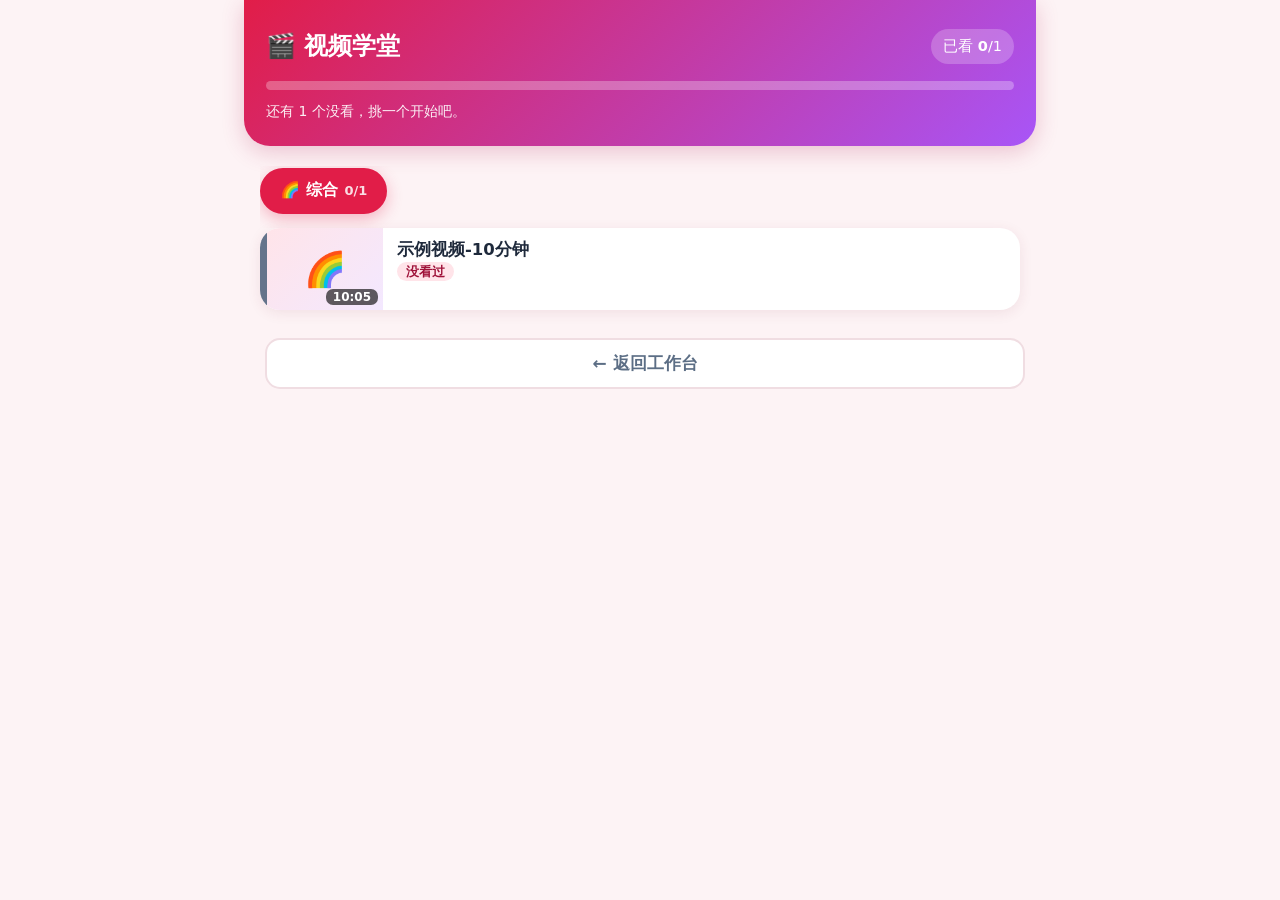
==== modules/video-1/index.html @ cb4eb8eb "feat(video): 新增「视频学堂」模块 —— 按学科看学习视频 视频与页面文件本质不同，三条硬约束决定了实现方式： 内嵌不可行（拼音那套 base64 只适合 384KB 音频）、不能用外部 " ====
<!DOCTYPE html>
<html lang="zh-CN">
<head>
<meta charset="utf-8">
<meta name="viewport" content="width=device-width,initial-scale=1,viewport-fit=cover">
<meta name="theme-color" content="#e11d48">
<title>视频学堂</title>
<!--
  ==========================================================================
  视频学堂 —— 按学科分类的学习视频库
  --------------------------------------------------------------------------
  ★ 视频清单不是写在这里的，而是由脚本生成：modules/video-1/videos.js
      放视频：videos/<学科>/xxx.mp4
      生成清单：python _build/build_video_index.py
      （deploy_videos.py 会自动调用生成 + 上传）
  ★ 为什么清单要预生成：纯静态页面列不了目录 —— file:// 下没有目录 API，
      nginx 不开 autoindex 也拿不到文件列表。
  ★ 注意这里**刻意不加 data-back="1"**：SDK 的 finish() 在带 back 标记时
      会在 1.2 秒后自动跳回工作台，而"看完第 1 个视频"不该把人弹走。
      返回入口由本页自己做（列表页头顶 + 播放层左上角）。
  ==========================================================================
-->
<style>
  :root{
    --bg:#fdf3f5;--card:#fff;--ink:#1e293b;--ink2:#5c6e85;--ink3:#8fa0b6;
    --brand:#e11d48;--brand-d:#9f1239;--brand-l:#ffe4e9;--brand-xl:#fff5f7;
    --grass:#10b981;--grass-l:#d1fae5;--amber:#f59e0b;--amber-l:#fef3c7;
    --coral:#ef4444;--line:#f0dde2;--r:20px;--sh:0 3px 14px rgba(120,35,60,.09);
  }
  *{box-sizing:border-box}
  body{
    margin:0;background:var(--bg);color:var(--ink);
    font-family:"PingFang SC","Microsoft YaHei",system-ui,sans-serif;
    font-size:17px;line-height:1.7;padding:0 16px 110px;
    -webkit-font-smoothing:antialiased;
  }
  .wrap{max-width:760px;margin:0 auto}
  header{
    background:linear-gradient(135deg,#e11d48,#a855f7);color:#fff;
    margin:0 -16px 20px;padding:26px 22px 22px;border-radius:0 0 26px 26px;
    box-shadow:0 6px 22px rgba(180,40,90,.24);
  }
  .hd{display:flex;align-items:center;justify-content:space-between;gap:12px}
  header h1{margin:0;font-size:24px}
  .score{font-size:14.5px;background:rgba(255,255,255,.22);padding:5px 12px;border-radius:999px;white-space:nowrap}
  .bar{height:9px;background:rgba(255,255,255,.28);border-radius:5px;margin-top:14px;overflow:hidden}
  .bar i{display:block;height:100%;background:#fff;border-radius:5px;width:0;transition:width .45s}
  .sub{margin:10px 0 0;font-size:14px;opacity:.93}

  /* ---------- 学科分类 ---------- */
  .tabs{display:flex;gap:9px;overflow-x:auto;padding:2px 0 14px;-webkit-overflow-scrolling:touch;scrollbar-width:none}
  .tabs::-webkit-scrollbar{display:none}
  .tab{
    flex:0 0 auto;min-height:46px;padding:0 18px;border-radius:999px;border:2px solid var(--line);
    background:#fff;color:var(--ink2);font-size:16px;font-weight:700;font-family:inherit;
    cursor:pointer;transition:.18s;display:flex;align-items:center;gap:7px;white-space:nowrap;
  }
  .tab .n{font-size:13px;opacity:.7;font-weight:600}
  .tab.on{background:var(--brand);border-color:var(--brand);color:#fff;box-shadow:0 5px 16px rgba(225,29,72,.3)}
  .tab.on .n{opacity:.85}

  /* ---------- 视频卡片 ---------- */
  .list{display:grid;gap:13px}
  .vcard{
    display:flex;align-items:stretch;gap:0;background:var(--card);border-radius:var(--r);
    box-shadow:var(--sh);overflow:hidden;cursor:pointer;border:0;padding:0;text-align:left;
    font-family:inherit;color:inherit;transition:.18s;
  }
  .vcard:active{transform:scale(.993)}
  .vcard .edge{width:7px;flex:0 0 7px;background:var(--brand)}
  .vcard .thumb{
    flex:0 0 116px;height:82px;background:linear-gradient(135deg,#ffe4e9,#f3e8ff);
    display:flex;align-items:center;justify-content:center;font-size:34px;position:relative;
  }
  .vcard .thumb .dur{
    position:absolute;right:5px;bottom:5px;background:rgba(0,0,0,.62);color:#fff;
    font-size:12px;padding:1px 7px;border-radius:7px;font-weight:600;
  }
  .vcard .body{padding:11px 14px;flex:1;min-width:0}
  .vcard .t{font-size:16.5px;font-weight:700;margin:0 0 3px;display:flex;align-items:center;gap:7px}
  .vcard .t span.clip{overflow:hidden;text-overflow:ellipsis;white-space:nowrap}
  .vcard .d{font-size:13.5px;color:var(--ink3);margin:0;overflow:hidden;text-overflow:ellipsis;display:-webkit-box;-webkit-line-clamp:2;-webkit-box-orient:vertical}
  .vcard .st{font-size:12.5px;font-weight:700;padding:2px 9px;border-radius:999px;white-space:nowrap}
  .st.done{background:var(--grass-l);color:#047857}
  .st.todo{background:var(--brand-l);color:var(--brand-d)}
  .st.bad{background:#fee2e2;color:#b91c1c}
  .vcard.watched .thumb::after{
    content:'✓';position:absolute;left:6px;top:5px;width:23px;height:23px;border-radius:50%;
    background:var(--grass);color:#fff;font-size:14px;display:flex;align-items:center;justify-content:center;font-weight:800;
  }
  .resume{
    display:inline-block;font-size:12px;color:var(--brand-d);background:var(--brand-l);
    border-radius:7px;padding:1px 7px;margin-top:6px;font-weight:600;
  }

  .empty{background:var(--card);border-radius:var(--r);box-shadow:var(--sh);padding:30px 22px;text-align:center}
  .empty .big{font-size:46px;margin-bottom:8px}
  .empty h3{margin:0 0 8px;font-size:19px}
  .empty p{margin:0 0 8px;color:var(--ink2);font-size:15px}
  .empty code{background:#f1f5f9;padding:2px 7px;border-radius:6px;font-size:13.5px;color:#334155}
  .btn{
    min-height:50px;padding:12px 24px;border-radius:15px;border:0;cursor:pointer;
    font-size:17px;font-weight:700;font-family:inherit;background:var(--brand);color:#fff;
    box-shadow:0 6px 18px rgba(225,29,72,.3);margin:6px 5px 0;
  }
  .btn.ghost{background:#fff;color:var(--ink2);border:2px solid var(--line);box-shadow:none}

  /* ---------- 播放层 ---------- */
  .player{
    position:fixed;inset:0;background:#0b1020;z-index:60;display:flex;flex-direction:column;
    padding:calc(env(safe-area-inset-top,0px) + 10px) 12px calc(env(safe-area-inset-bottom,0px) + 14px);
  }
  .player.hide{display:none}
  .pbar{display:flex;align-items:center;gap:12px;margin-bottom:10px;color:#fff}
  .pbar button{
    background:rgba(255,255,255,.14);color:#fff;border:0;border-radius:12px;
    min-height:42px;padding:0 15px;font-size:15.5px;font-weight:700;font-family:inherit;cursor:pointer;
  }
  .pbar .pt{font-size:15.5px;font-weight:700;overflow:hidden;text-overflow:ellipsis;white-space:nowrap;flex:1;min-width:0}
  video{width:100%;max-height:64vh;background:#000;border-radius:14px;display:block}
  .pwrap{max-width:900px;margin:0 auto;width:100%}
  .pinfo{margin-top:12px;color:#cbd5e1;font-size:14.5px;line-height:1.9}
  .ptip{
    margin-top:12px;background:rgba(239,68,68,.16);border:1px solid rgba(239,68,68,.5);
    color:#fecaca;border-radius:12px;padding:12px 14px;font-size:14.5px;display:none;line-height:1.85;
  }
  .ptip.on{display:block}
  .ptip b{color:#fff}
  .ptip .acts{margin-top:9px}
  .ptip button{
    background:rgba(255,255,255,.15);color:#fff;border:0;border-radius:10px;
    min-height:40px;padding:0 14px;font-size:14.5px;font-weight:700;font-family:inherit;cursor:pointer;margin-right:8px;
  }
  .pbuf{margin-top:10px;color:#94a3b8;font-size:14px;display:none}
  .pbuf.on{display:block}
  .pwrap .done-tag{
    display:none;margin-top:12px;background:rgba(16,185,129,.16);border:1px solid rgba(16,185,129,.5);
    color:#a7f3d0;border-radius:12px;padding:11px 14px;font-size:15px;font-weight:700;
  }
  .pwrap .done-tag.on{display:block}
  .hide{display:none !important}
</style>
</head>
<body>
<div class="wrap">
  <header>
    <div class="hd">
      <h1>🎬 视频学堂</h1>
      <span class="score">已看 <b id="seenCnt">0</b>/<span id="allCnt">0</span></span>
    </div>
    <div class="bar"><i id="bar"></i></div>
    <p class="sub" id="subline">按学科挑一个，看完就自动算学会啦。</p>
  </header>

  <div class="tabs" id="tabs"></div>
  <div class="list" id="list"></div>

  <div class="empty hide" id="empty">
    <div class="big">🎬</div>
    <h3>这里还没有视频</h3>
    <p id="emptyMsg">请家长把视频放进 <code>videos/&lt;学科&gt;/</code>，然后重新生成清单并上传。</p>
    <button class="btn ghost" id="emptyBack">← 返回工作台</button>
  </div>

  <div class="list" style="margin-top:22px">
    <button class="btn ghost" id="backHome" style="width:100%">← 返回工作台</button>
  </div>
</div>

<!-- ------------------------------ 播放层 ------------------------------ -->
<div class="player hide" id="player">
  <div class="pwrap">
    <div class="pbar">
      <button id="pBack">← 返回列表</button>
      <span class="pt" id="pTitle"></span>
    </div>
    <video id="vid" controls playsinline preload="metadata" controlslist="nodownload"></video>
    <div class="pbuf" id="pbuf">正在加载视频…如果一直停在这里，多半是没连上家里的网，或者视频还没上传到服务器。</div>
    <div class="ptip" id="ptip"></div>
    <div class="done-tag" id="pdone">🎉 这个视频看完啦，已经记上了</div>
    <div class="pinfo" id="pinfo"></div>
  </div>
</div>

<!-- ★ 接入工作台：data-module-id 必须与 catalog.js 一致
     ★ 刻意不写 data-back="1"（见文件头说明） -->
<script src="../../assets/xyb-sdk.js" data-module-id="video-1"></script>
<!-- ★ 视频清单：由 _build/build_video_index.py 生成 -->
<script src="./videos.js"></script>
<script>
(function () {
  'use strict';

  var DATA = window.XYB_VIDEOS || { subjects: [], total: 0, totalSeconds: 0 };
  var $ = function (id) { return document.getElementById(id); };
  var esc = function (s) {
    return String(s == null ? '' : s).replace(/[&<>"']/g, function (c) {
      return ({ '&': '&amp;', '<': '&lt;', '>': '&gt;', '"': '&quot;', "'": '&#39;' })[c];
    });
  };
  /* 看完多少算学会：90%（片尾字幕不算） */
  var DONE_RATIO = 0.9;
  /* 播放位置记忆的最短秒数：太短不值得记，下次还是从头看 */
  var RESUME_MIN = 15;

  /* ---------------- 本地记录（模块页自己用，跟着设备走） ---------------- */
  var K_DONE = 'xyb.video.done.v1';
  var K_POS = 'xyb.video.pos.v1';

  function readMap(k) {
    try { return JSON.parse(localStorage.getItem(k) || '{}') || {}; } catch (e) { return {}; }
  }
  function writeMap(k, m) {
    try { localStorage.setItem(k, JSON.stringify(m)); } catch (e) {}
  }
  var doneMap = readMap(K_DONE);
  var posMap = readMap(K_POS);

  /* 扁平化：所有视频 + 反查 */
  var all = [];
  (DATA.subjects || []).forEach(function (g) {
    (g.items || []).forEach(function (it) {
      all.push({ g: g, it: it });
    });
  });

  function fmtDur(sec) {
    sec = Math.max(0, Math.round(sec || 0));
    var m = Math.floor(sec / 60), s = sec % 60;
    return m + ':' + (s < 10 ? '0' : '') + s;
  }
  function doneCount() {
    var n = 0;
    all.forEach(function (x) { if (doneMap[x.it.id]) n++; });
    return n;
  }

  /* ---------------- 上报：完成度进工作台，全部看完才算"学完" ---------------- */
  function reportProgress() {
    if (!window.XYB || !XYB.progress) return;
    XYB.progress(doneCount(), all.length);
  }
  function markDone(item) {
    if (!doneMap[item.id]) {
      doneMap[item.id] = Date.now();
      writeMap(K_DONE, doneMap);
      reportProgress();
      /* ★ 只有**全部**视频都看完，才算这个内容学完（加星、计入家长端） */
      if (all.length && doneCount() >= all.length && window.XYB && XYB.finish) {
        XYB.finish({ stars: 3, title: '视频学堂' });
      }
    }
    paintHeader();
  }

  /* ---------------- 顶部进度 ---------------- */
  function paintHeader() {
    $('seenCnt').textContent = doneCount();
    $('allCnt').textContent = all.length;
    var pct = all.length ? (doneCount() / all.length * 100) : 0;
    $('bar').style.width = pct + '%';
    if (all.length) {
      var left = all.length - doneCount();
      $('subline').textContent = left > 0
        ? '还有 ' + left + ' 个没看，挑一个开始吧。'
        : '全部看完啦，真棒！🎉';
    }
  }

  /* ---------------- 学科 Tab ---------------- */
  var cur = 0;
  function paintTabs() {
    var box = $('tabs');
    if (!(DATA.subjects || []).length) { box.innerHTML = ''; return; }
    box.innerHTML = DATA.subjects.map(function (g, i) {
      var n = (g.items || []).length;
      var seen = (g.items || []).filter(function (it) { return doneMap[it.id]; }).length;
      return '<button class="tab' + (i === cur ? ' on' : '') + '" data-i="' + i + '">' +
        esc(g.emoji) + ' ' + esc(g.name) +
        '<span class="n">' + seen + '/' + n + '</span></button>';
    }).join('');
  }

  /* ---------------- 视频列表 ---------------- */
  function paintList() {
    var box = $('list');
    var g = (DATA.subjects || [])[cur];
    if (!g) { box.innerHTML = ''; return; }
    box.innerHTML = (g.items || []).map(function (it, i) {
      var done = !!doneMap[it.id];
      var pos = posMap[it.id] || 0;
      var resumable = !done && pos >= RESUME_MIN;
      var st = !it.ok
        ? '<span class="st bad">格式可能不支持</span>'
        : (done ? '<span class="st done">✓ 看过了</span>' : '<span class="st todo">没看过</span>');
      return '<button class="vcard' + (done ? ' watched' : '') + '" data-i="' + i + '">' +
        '<span class="edge" style="background:' + esc(g.color || '#e11d48') + '"></span>' +
        '<span class="thumb">' + esc(g.emoji || '🎬') +
          '<span class="dur">' + fmtDur(it.sec) + '</span></span>' +
        '<span class="body">' +
          '<span class="t"><span class="clip">' + esc(it.title) + '</span></span>' +
          (it.desc ? '<p class="d">' + esc(it.desc) + '</p>' : '') +
          st +
          (resumable ? '<br><span class="resume">上次看到 ' + fmtDur(pos) + '，接着看</span>' : '') +
        '</span></button>';
    }).join('');
  }

  function paintAll() { paintHeader(); paintTabs(); paintList(); }

  /* ---------------- 播放 ---------------- */
  var vid = $('vid'), curItem = null, lastSave = 0;

  function showTip(html) {
    var el = $('ptip');
    el.innerHTML = html;
    el.className = 'ptip on';
  }
  function clearTip() { var el = $('ptip'); el.className = 'ptip'; el.innerHTML = ''; }

  /* 把"播放失败"翻成能照着做的一句话 —— 视频这边的静默失败同样很坑 */
  function explain(err) {
    var code = err ? err.code : 0;
    if (code === 4) {
      return '<b>这个视频的格式，这台设备放不了。</b><br>' +
        '多半是编码问题：iPad 只稳吃 <b>H.264 + AAC</b> 的 mp4。<br>' +
        '请家长用电脑转一下格式再放进来（详见 docs/运维手册.md 的视频一节）。';
    }
    if (code === 2) {
      return '<b>读不到视频文件。</b><br>' +
        '可能原因：① 没连上家里的网；② 视频还没上传到服务器；③ 清单里的路径和实际文件对不上。<br>' +
        '家长可以跑一次 <b>deploy_videos.py</b> 重新上传。';
    }
    if (code === 3) {
      return '<b>视频文件像是损坏了。</b><br>换一个文件试试，或者让家长重新拷一份。';
    }
    return '<b>播放被中断了。</b><br>点下面"重新加载"再试一次。';
  }

  function openVideo(item) {
    curItem = item;
    clearTip();
    $('pdone').className = 'done-tag';
    $('pTitle').textContent = item.title;
    $('pinfo').innerHTML = '时长 ' + fmtDur(item.sec) +
      (item.size ? ' · ' + (item.size / 1048576).toFixed(1) + ' MB' : '') +
      ' · 看完 ' + Math.round(DONE_RATIO * 100) + '% 就算学会';
    $('player').className = 'player';
    /* 续播：上次看到一半就接着放（太短就不记，避免"刚点开就退出"被记成进度） */
    var pos = posMap[item.id] || 0;
    if (pos >= RESUME_MIN && pos < item.sec * DONE_RATIO) {
      try { vid.currentTime = pos; } catch (e) {}
    }
    vid.src = item.file;
    /* 加载看门狗：3 秒还没拿到元数据就提示，避免"转圈转到底" */
    $('pbuf').className = 'pbuf on';
    var t0 = Date.now();
    var watchdog = setInterval(function () {
      if (vid.readyState >= 1) { clearInterval(watchdog); $('pbuf').className = 'pbuf'; return; }
      if (Date.now() - t0 > 6000 && !vid.error) {
        clearInterval(watchdog);
        $('pbuf').className = 'pbuf';
        if (vid.readyState < 1) {
          showTip('<b>视频一直加载不出来。</b><br>' +
            '如果正在用家里的 Wi-Fi，可以让家长确认视频已经上传；' +
            '如果是在外面，局域网地址可能是打不开的。<br>' +
            '<span class="acts"><button data-retry="1">重新加载</button></span>');
        }
      }
    }, 500);
    setTimeout(function () { try { vid.play(); } catch (e) {} }, 80);
  }

  function closeVideo() {
    try { vid.pause(); } catch (e) {}
    /* 关掉时把位置记下来，下次接着看 */
    if (curItem && vid.currentTime >= RESUME_MIN) {
      posMap[curItem.id] = Math.floor(vid.currentTime);
      writeMap(K_POS, posMap);
    }
    vid.removeAttribute('src');
    try { vid.load(); } catch (e) {}
    $('player').className = 'player hide';
    $('pbuf').className = 'pbuf';
    curItem = null;
    paintAll();
  }

  vid.addEventListener('timeupdate', function () {
    if (!curItem || !vid.duration) return;
    var ratio = vid.currentTime / vid.duration;
    if (ratio >= DONE_RATIO) {
      /* 注意：curItem 就是清单里的那个视频对象本身（不是 {g, it} 包装），
         写成 curItem.it 会抛 TypeError —— 表现为"看完也不记进度"的静默失败。 */
      markDone(curItem);
      var tg = $('pdone');
      /* 用 classList.contains 判断，不要用 className.indexOf('on') ——
         'done-tag' 本身就含 "on"（d-on-e-tag），会被误判成"已经亮过"。 */
      if (!tg.classList.contains('on')) {
        tg.className = 'done-tag on';
        if (doneCount() >= all.length && all.length) {
          tg.textContent = '🎉 全部视频都看完啦！这个内容已经算学会';
        }
      }
    }
    /* 每 5 秒存一次位置，避免频繁写 localStorage */
    var now = Date.now();
    if (now - lastSave > 5000) {
      lastSave = now;
      posMap[curItem.id] = Math.floor(vid.currentTime);
      writeMap(K_POS, posMap);
    }
  });

  vid.addEventListener('error', function () {
    $('pbuf').className = 'pbuf';
    showTip(explain(vid.error) +
      '<span class="acts"><button data-retry="1">重新加载</button>' +
      '<button data-close="1">回到列表</button></span>');
  });

  /* ---------------- 事件绑定 ---------------- */
  $('tabs').addEventListener('click', function (e) {
    var b = e.target.closest ? e.target.closest('.tab') : null;
    if (!b) return;
    cur = parseInt(b.getAttribute('data-i'), 10) || 0;
    paintAll();
  });

  $('list').addEventListener('click', function (e) {
    var b = e.target.closest ? e.target.closest('.vcard') : null;
    if (!b) return;
    var g = DATA.subjects[cur];
    var it = g && (g.items || [])[parseInt(b.getAttribute('data-i'), 10)];
    if (it) openVideo(it);
  });

  $('pBack').addEventListener('click', closeVideo);

  $('ptip').addEventListener('click', function (e) {
    var t = e.target;
    if (t.getAttribute && t.getAttribute('data-retry')) {
      clearTip();
      if (curItem) openVideo(curItem);
      return;
    }
    if (t.getAttribute && t.getAttribute('data-close')) closeVideo();
  });

  function goHome() {
    if (window.XYB && XYB.exit) XYB.exit();
    else location.href = '../../index.html';
  }
  $('backHome').addEventListener('click', goHome);
  $('emptyBack').addEventListener('click', goHome);

  /* 浏览器后退键：播放中先关播放层，而不是直接离开页面 */
  window.addEventListener('popstate', function () {
    if (curItem) { closeVideo(); history.pushState(null, '', location.href); }
  });
  try { history.pushState(null, '', location.href); } catch (e) {}

  /* ---------------- 启动 ---------------- */
  if (!all.length) {
    $('tabs').className = 'hide';
    $('list').className = 'hide';
    $('empty').className = 'empty';
    $('emptyMsg').innerHTML = '请家长把视频放进 <code>videos/&lt;学科&gt;/</code> 目录，' +
      '然后跑一次 <code>python _build/build_video_index.py</code> 生成清单、' +
      '再跑 <code>python _build/deploy_videos.py</code> 上传。';
  } else {
    paintAll();
    reportProgress();
  }
})();
</script>
</body>
</html>
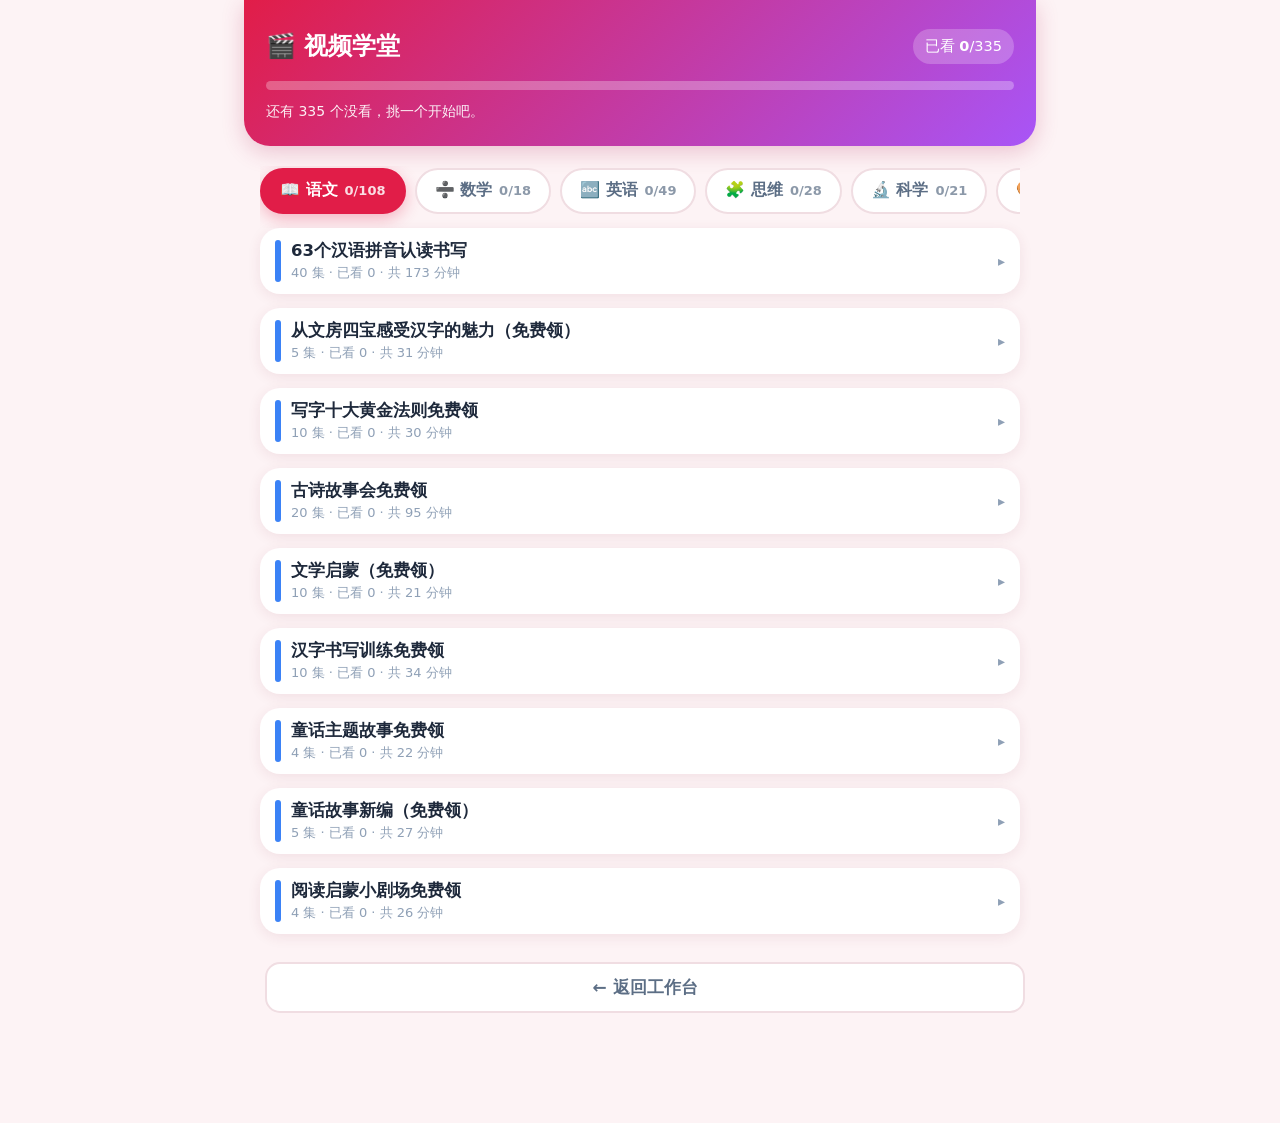
==== commit 318d81bb: "feat(video): 视频库支持两级分类（学科→系列→集），视频改存部署机 D 盘 导入「斑马主题课」34 个系列共 334 个视频（7.2 GB）并按学科归类。 视频不放部署机的 C 盘（C 盘" ====
--- a/modules/video-1/index.html
+++ b/modules/video-1/index.html
@@ -7,17 +7,17 @@
 <title>视频学堂</title>
 <!--
   ==========================================================================
-  视频学堂 —— 按学科分类的学习视频库
+  视频学堂 —— 按学科分类的学习视频库（学科 → 系列 → 集）
   --------------------------------------------------------------------------
-  ★ 视频清单不是写在这里的，而是由脚本生成：modules/video-1/videos.js
-      放视频：videos/<学科>/xxx.mp4
-      生成清单：python _build/build_video_index.py
-      （deploy_videos.py 会自动调用生成 + 上传）
+  ★ 清单不是写在这里的，而是由脚本生成：modules/video-1/videos.js
+      加视频：python _build/add_video.py "文件" --subject 语文 --upload
+              （或手动放 videos/<学科>/<系列>/NN-集.mp4 再跑 build_video_index.py）
   ★ 为什么清单要预生成：纯静态页面列不了目录 —— file:// 下没有目录 API，
       nginx 不开 autoindex 也拿不到文件列表。
-  ★ 注意这里**刻意不加 data-back="1"**：SDK 的 finish() 在带 back 标记时
-      会在 1.2 秒后自动跳回工作台，而"看完第 1 个视频"不该把人弹走。
-      返回入口由本页自己做（列表页头顶 + 播放层左上角）。
+  ★ 两级结构：一个学科下可能有很多"系列"（语文就有 9 个系列 108 集），
+      平铺成一长条没法用，所以系列默认折叠，点开才展开该系列的集。
+  ★ 刻意不加 data-back="1"：SDK 的 finish() 在带 back 标记时会在 1.2 秒后
+      自动跳回工作台，而"看完第 1 个视频"不该把人弹走。返回入口本页自己做。
   ==========================================================================
 -->
 <style>
@@ -59,39 +59,49 @@
   .tab.on{background:var(--brand);border-color:var(--brand);color:#fff;box-shadow:0 5px 16px rgba(225,29,72,.3)}
   .tab.on .n{opacity:.85}
 
+  /* ---------- 系列（可折叠） ---------- */
+  .list{display:grid;gap:14px}
+  .series{background:var(--card);border-radius:var(--r);box-shadow:var(--sh);overflow:hidden}
+  .shead{
+    display:flex;align-items:center;gap:10px;width:100%;min-height:62px;padding:12px 15px;
+    border:0;background:transparent;font-family:inherit;color:inherit;cursor:pointer;text-align:left;
+  }
+  .shead .edge{width:6px;align-self:stretch;border-radius:4px;flex:0 0 6px}
+  .shead .stx{flex:1;min-width:0}
+  .shead .sname{display:block;font-size:16.5px;font-weight:700;overflow:hidden;text-overflow:ellipsis;white-space:nowrap}
+  .shead .smeta{display:block;font-size:13px;color:var(--ink3);margin-top:2px}
+  .shead .arw{font-size:14px;color:var(--ink3);flex:0 0 auto;transition:transform .18s}
+  .series.open .shead .arw{transform:rotate(90deg)}
+  .sbody{display:none;padding:0 12px 12px}
+  .series.open .sbody{display:grid;gap:10px}
+
   /* ---------- 视频卡片 ---------- */
-  .list{display:grid;gap:13px}
   .vcard{
-    display:flex;align-items:stretch;gap:0;background:var(--card);border-radius:var(--r);
-    box-shadow:var(--sh);overflow:hidden;cursor:pointer;border:0;padding:0;text-align:left;
-    font-family:inherit;color:inherit;transition:.18s;
-  }
-  .vcard:active{transform:scale(.993)}
-  .vcard .edge{width:7px;flex:0 0 7px;background:var(--brand)}
+    display:flex;align-items:stretch;background:#fff;border-radius:15px;
+    border:1.5px solid var(--line);overflow:hidden;cursor:pointer;padding:0;
+    text-align:left;font-family:inherit;color:inherit;transition:.15s;width:100%;
+  }
+  .vcard:active{transform:scale(.994)}
   .vcard .thumb{
-    flex:0 0 116px;height:82px;background:linear-gradient(135deg,#ffe4e9,#f3e8ff);
-    display:flex;align-items:center;justify-content:center;font-size:34px;position:relative;
+    flex:0 0 96px;height:70px;background:linear-gradient(135deg,#ffe4e9,#f3e8ff);
+    display:flex;align-items:center;justify-content:center;font-size:28px;position:relative;
   }
   .vcard .thumb .dur{
-    position:absolute;right:5px;bottom:5px;background:rgba(0,0,0,.62);color:#fff;
-    font-size:12px;padding:1px 7px;border-radius:7px;font-weight:600;
-  }
-  .vcard .body{padding:11px 14px;flex:1;min-width:0}
-  .vcard .t{font-size:16.5px;font-weight:700;margin:0 0 3px;display:flex;align-items:center;gap:7px}
-  .vcard .t span.clip{overflow:hidden;text-overflow:ellipsis;white-space:nowrap}
-  .vcard .d{font-size:13.5px;color:var(--ink3);margin:0;overflow:hidden;text-overflow:ellipsis;display:-webkit-box;-webkit-line-clamp:2;-webkit-box-orient:vertical}
-  .vcard .st{font-size:12.5px;font-weight:700;padding:2px 9px;border-radius:999px;white-space:nowrap}
+    position:absolute;right:4px;bottom:4px;background:rgba(0,0,0,.62);color:#fff;
+    font-size:11.5px;padding:0 6px;border-radius:6px;font-weight:600;
+  }
+  .vcard .body{padding:9px 12px;flex:1;min-width:0;display:flex;flex-direction:column;justify-content:center}
+  .vcard .t{font-size:15.5px;font-weight:700;margin:0;overflow:hidden;text-overflow:ellipsis;white-space:nowrap}
+  .vcard .d{font-size:13px;color:var(--ink3);margin:2px 0 0;overflow:hidden;text-overflow:ellipsis;white-space:nowrap}
+  .vcard .st{font-size:12px;font-weight:700;padding:1px 8px;border-radius:999px;white-space:nowrap;align-self:flex-start;margin-top:3px;display:inline-block}
   .st.done{background:var(--grass-l);color:#047857}
   .st.todo{background:var(--brand-l);color:var(--brand-d)}
   .st.bad{background:#fee2e2;color:#b91c1c}
   .vcard.watched .thumb::after{
-    content:'✓';position:absolute;left:6px;top:5px;width:23px;height:23px;border-radius:50%;
-    background:var(--grass);color:#fff;font-size:14px;display:flex;align-items:center;justify-content:center;font-weight:800;
-  }
-  .resume{
-    display:inline-block;font-size:12px;color:var(--brand-d);background:var(--brand-l);
-    border-radius:7px;padding:1px 7px;margin-top:6px;font-weight:600;
-  }
+    content:'✓';position:absolute;left:5px;top:4px;width:21px;height:21px;border-radius:50%;
+    background:var(--grass);color:#fff;font-size:13px;display:flex;align-items:center;justify-content:center;font-weight:800;
+  }
+  .resume{display:inline-block;font-size:11.5px;color:var(--brand-d);background:var(--brand-l);border-radius:6px;padding:0 6px;margin-top:3px;font-weight:600}
 
   .empty{background:var(--card);border-radius:var(--r);box-shadow:var(--sh);padding:30px 22px;text-align:center}
   .empty .big{font-size:46px;margin-bottom:8px}
@@ -182,8 +192,7 @@
   </div>
 </div>
 
-<!-- ★ 接入工作台：data-module-id 必须与 catalog.js 一致
-     ★ 刻意不写 data-back="1"（见文件头说明） -->
+<!-- ★ 接入工作台：data-module-id 必须与 catalog.js 一致；刻意不写 data-back（见文件头） -->
 <script src="../../assets/xyb-sdk.js" data-module-id="video-1"></script>
 <!-- ★ 视频清单：由 _build/build_video_index.py 生成 -->
 <script src="./videos.js"></script>
@@ -216,11 +225,13 @@
   var doneMap = readMap(K_DONE);
   var posMap = readMap(K_POS);
 
-  /* 扁平化：所有视频 + 反查 */
+  /* 两级结构：学科 → 系列 → 集。这里先摊平，方便算总进度、按 id 反查 */
   var all = [];
   (DATA.subjects || []).forEach(function (g) {
-    (g.items || []).forEach(function (it) {
-      all.push({ g: g, it: it });
+    (g.series || []).forEach(function (s) {
+      (s.items || []).forEach(function (it) {
+        all.push({ g: g, s: s, it: it });
+      });
     });
   });
 
@@ -233,6 +244,9 @@
     var n = 0;
     all.forEach(function (x) { if (doneMap[x.it.id]) n++; });
     return n;
+  }
+  function seriesSeen(s) {
+    return (s.items || []).filter(function (it) { return doneMap[it.id]; }).length;
   }
 
   /* ---------------- 上报：完成度进工作台，全部看完才算"学完" ---------------- */
@@ -255,12 +269,12 @@
 
   /* ---------------- 顶部进度 ---------------- */
   function paintHeader() {
-    $('seenCnt').textContent = doneCount();
+    var d = doneCount();
+    $('seenCnt').textContent = d;
     $('allCnt').textContent = all.length;
-    var pct = all.length ? (doneCount() / all.length * 100) : 0;
-    $('bar').style.width = pct + '%';
+    $('bar').style.width = (all.length ? (d / all.length * 100) : 0) + '%';
     if (all.length) {
-      var left = all.length - doneCount();
+      var left = all.length - d;
       $('subline').textContent = left > 0
         ? '还有 ' + left + ' 个没看，挑一个开始吧。'
         : '全部看完啦，真棒！🎉';
@@ -273,36 +287,58 @@
     var box = $('tabs');
     if (!(DATA.subjects || []).length) { box.innerHTML = ''; return; }
     box.innerHTML = DATA.subjects.map(function (g, i) {
-      var n = (g.items || []).length;
-      var seen = (g.items || []).filter(function (it) { return doneMap[it.id]; }).length;
+      var seen = 0;
+      (g.series || []).forEach(function (s) { seen += seriesSeen(s); });
       return '<button class="tab' + (i === cur ? ' on' : '') + '" data-i="' + i + '">' +
         esc(g.emoji) + ' ' + esc(g.name) +
-        '<span class="n">' + seen + '/' + n + '</span></button>';
+        '<span class="n">' + seen + '/' + (g.count || 0) + '</span></button>';
     }).join('');
   }
 
-  /* ---------------- 视频列表 ---------------- */
+  /* ---------------- 系列 + 集（系列默认折叠，点开才看集） ---------------- */
+  var openSet = {};                       /* 记住展开过哪些系列 */
+
+  function seriesOpen(g, s) {
+    if (!s.name) return true;             /* 直接放在学科下的散装视频：没有系列名，直接展开 */
+    if ((g.series || []).length === 1) return true;
+    return !!openSet[g.name + '|' + s.name];
+  }
+
   function paintList() {
     var box = $('list');
     var g = (DATA.subjects || [])[cur];
     if (!g) { box.innerHTML = ''; return; }
-    box.innerHTML = (g.items || []).map(function (it, i) {
-      var done = !!doneMap[it.id];
-      var pos = posMap[it.id] || 0;
-      var resumable = !done && pos >= RESUME_MIN;
-      var st = !it.ok
-        ? '<span class="st bad">格式可能不支持</span>'
-        : (done ? '<span class="st done">✓ 看过了</span>' : '<span class="st todo">没看过</span>');
-      return '<button class="vcard' + (done ? ' watched' : '') + '" data-i="' + i + '">' +
+    box.innerHTML = (g.series || []).map(function (s, si) {
+      var open = seriesOpen(g, s);
+      var seen = seriesSeen(s);
+      var head = '<button class="shead" data-si="' + si + '">' +
         '<span class="edge" style="background:' + esc(g.color || '#e11d48') + '"></span>' +
-        '<span class="thumb">' + esc(g.emoji || '🎬') +
-          '<span class="dur">' + fmtDur(it.sec) + '</span></span>' +
-        '<span class="body">' +
-          '<span class="t"><span class="clip">' + esc(it.title) + '</span></span>' +
-          (it.desc ? '<p class="d">' + esc(it.desc) + '</p>' : '') +
-          st +
-          (resumable ? '<br><span class="resume">上次看到 ' + fmtDur(pos) + '，接着看</span>' : '') +
-        '</span></button>';
+        '<span class="stx">' +
+          '<span class="sname">' + esc(s.name || (g.emoji + ' ' + g.name + ' · 其他')) + '</span>' +
+          '<span class="smeta">' + (s.count || 0) + ' 集 · 已看 ' + seen +
+            (s.seconds ? ' · 共 ' + Math.round(s.seconds / 60) + ' 分钟' : '') + '</span>' +
+        '</span>' +
+        '<span class="arw">▸</span></button>';
+
+      var body = '<div class="sbody">' + (s.items || []).map(function (it) {
+        var done = !!doneMap[it.id];
+        var pos = posMap[it.id] || 0;
+        var resumable = !done && pos >= RESUME_MIN;
+        var st = !it.ok
+          ? '<span class="st bad">格式可能不支持</span>'
+          : (done ? '<span class="st done">✓ 看过了</span>' : '');
+        return '<button class="vcard' + (done ? ' watched' : '') + '" data-id="' + esc(it.id) + '">' +
+          '<span class="thumb">' + esc(g.emoji || '🎬') +
+            '<span class="dur">' + fmtDur(it.sec) + '</span></span>' +
+          '<span class="body">' +
+            '<span class="t">' + esc(it.title) + '</span>' +
+            (it.desc ? '<p class="d">' + esc(it.desc) + '</p>' : '') +
+            st +
+            (resumable ? '<span class="resume">上次看到 ' + fmtDur(pos) + '，接着看</span>' : '') +
+          '</span></button>';
+      }).join('') + '</div>';
+
+      return '<div class="series' + (open ? ' open' : '') + '">' + head + body + '</div>';
     }).join('');
   }
 
@@ -352,7 +388,7 @@
       try { vid.currentTime = pos; } catch (e) {}
     }
     vid.src = item.file;
-    /* 加载看门狗：3 秒还没拿到元数据就提示，避免"转圈转到底" */
+    /* 加载看门狗：6 秒还没拿到元数据就提示，避免"转圈转到底" */
     $('pbuf').className = 'pbuf on';
     var t0 = Date.now();
     var watchdog = setInterval(function () {
@@ -390,8 +426,8 @@
     if (!curItem || !vid.duration) return;
     var ratio = vid.currentTime / vid.duration;
     if (ratio >= DONE_RATIO) {
-      /* 注意：curItem 就是清单里的那个视频对象本身（不是 {g, it} 包装），
-         写成 curItem.it 会抛 TypeError —— 表现为"看完也不记进度"的静默失败。 */
+      /* 注意：curItem 就是清单里的那个视频对象本身，写成 curItem.it 会抛 TypeError
+         —— 表现是"看完也不记进度"的静默失败。 */
       markDone(curItem);
       var tg = $('pdone');
       /* 用 classList.contains 判断，不要用 className.indexOf('on') ——
@@ -428,11 +464,25 @@
   });
 
   $('list').addEventListener('click', function (e) {
-    var b = e.target.closest ? e.target.closest('.vcard') : null;
-    if (!b) return;
-    var g = DATA.subjects[cur];
-    var it = g && (g.items || [])[parseInt(b.getAttribute('data-i'), 10)];
-    if (it) openVideo(it);
+    /* 先看是不是点了系列标题（展开/折叠） */
+    var h = e.target.closest ? e.target.closest('.shead') : null;
+    if (h) {
+      var g = DATA.subjects[cur];
+      var s = g && (g.series || [])[parseInt(h.getAttribute('data-si'), 10)];
+      if (s && s.name) {
+        var key = g.name + '|' + s.name;
+        openSet[key] = !openSet[key];
+        paintList();
+      }
+      return;
+    }
+    /* 再看到底点了哪个视频：用 id 找，比下标稳（列表结构变了也不会点错） */
+    var c = e.target.closest ? e.target.closest('.vcard') : null;
+    if (!c) return;
+    var id = c.getAttribute('data-id');
+    var hit = null;
+    all.some(function (x) { if (x.it.id === id) { hit = x.it; return true; } return false; });
+    if (hit) openVideo(hit);
   });
 
   $('pBack').addEventListener('click', closeVideo);
